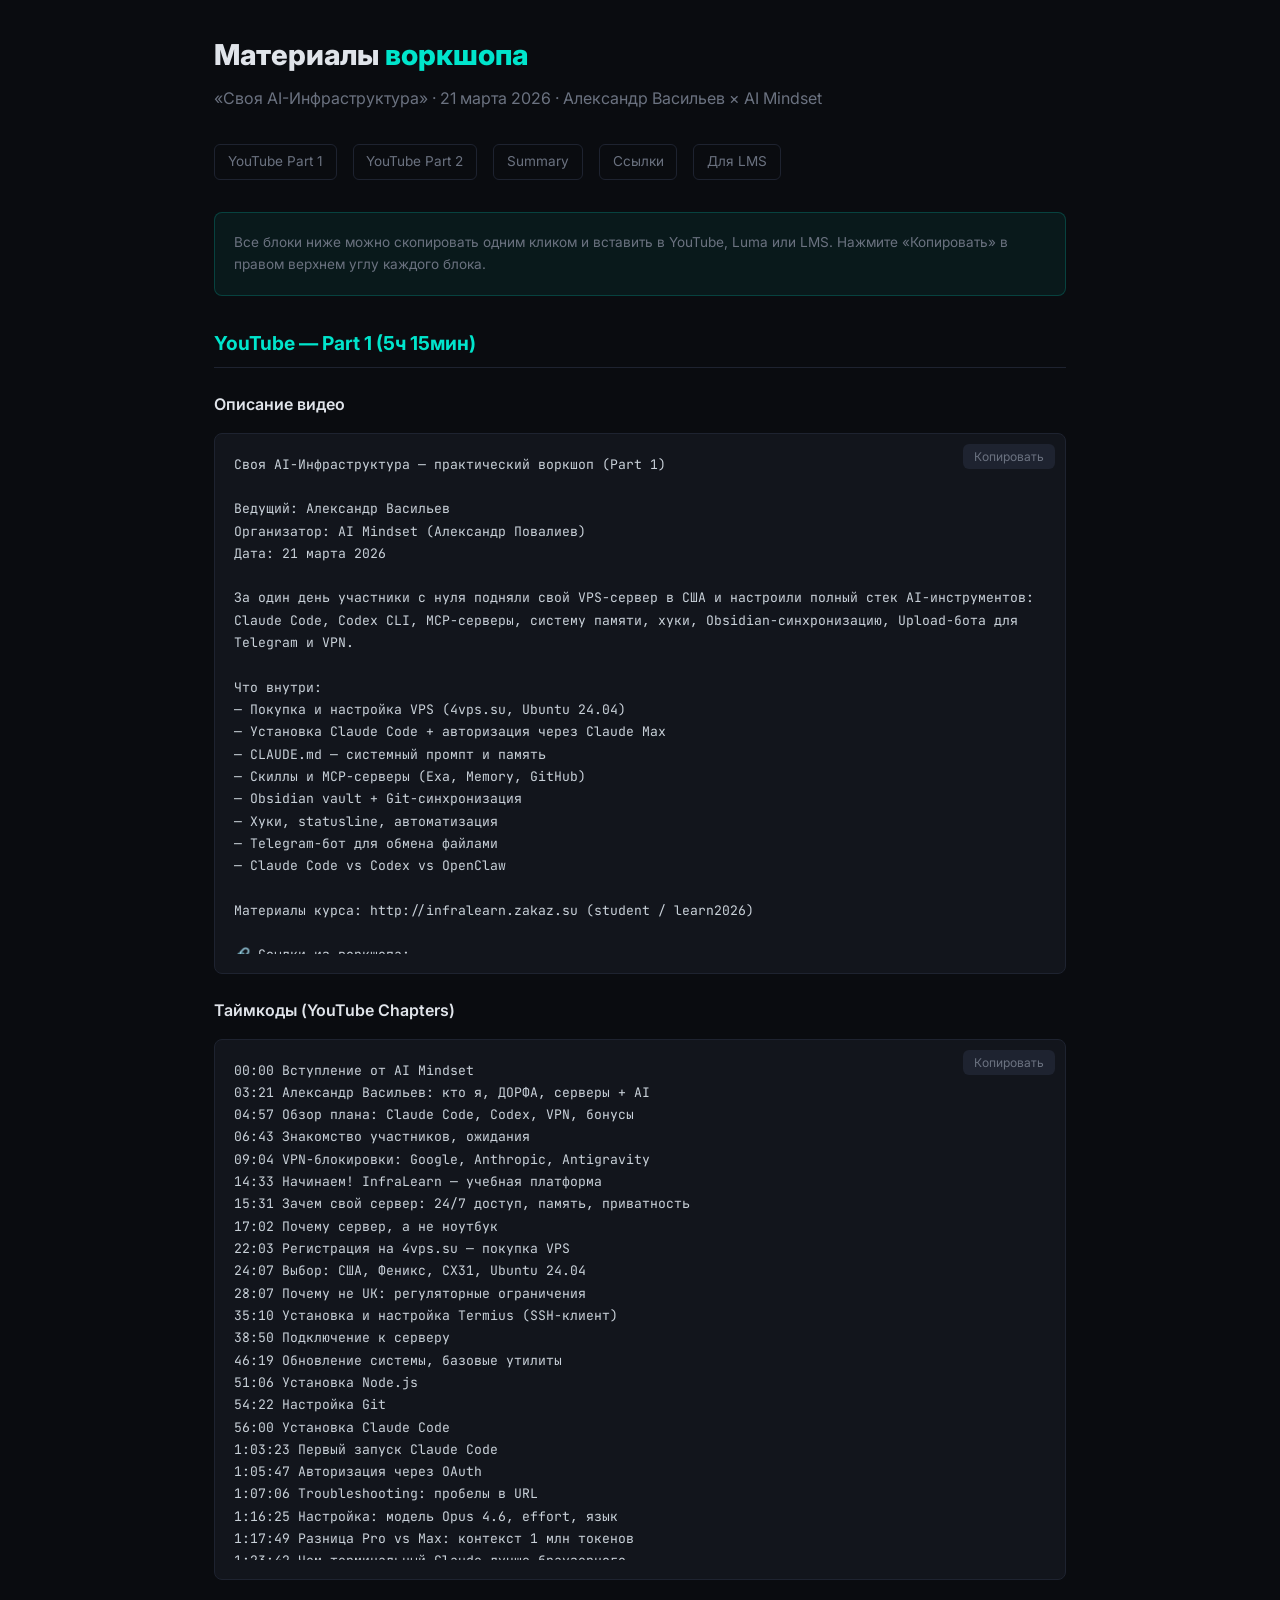
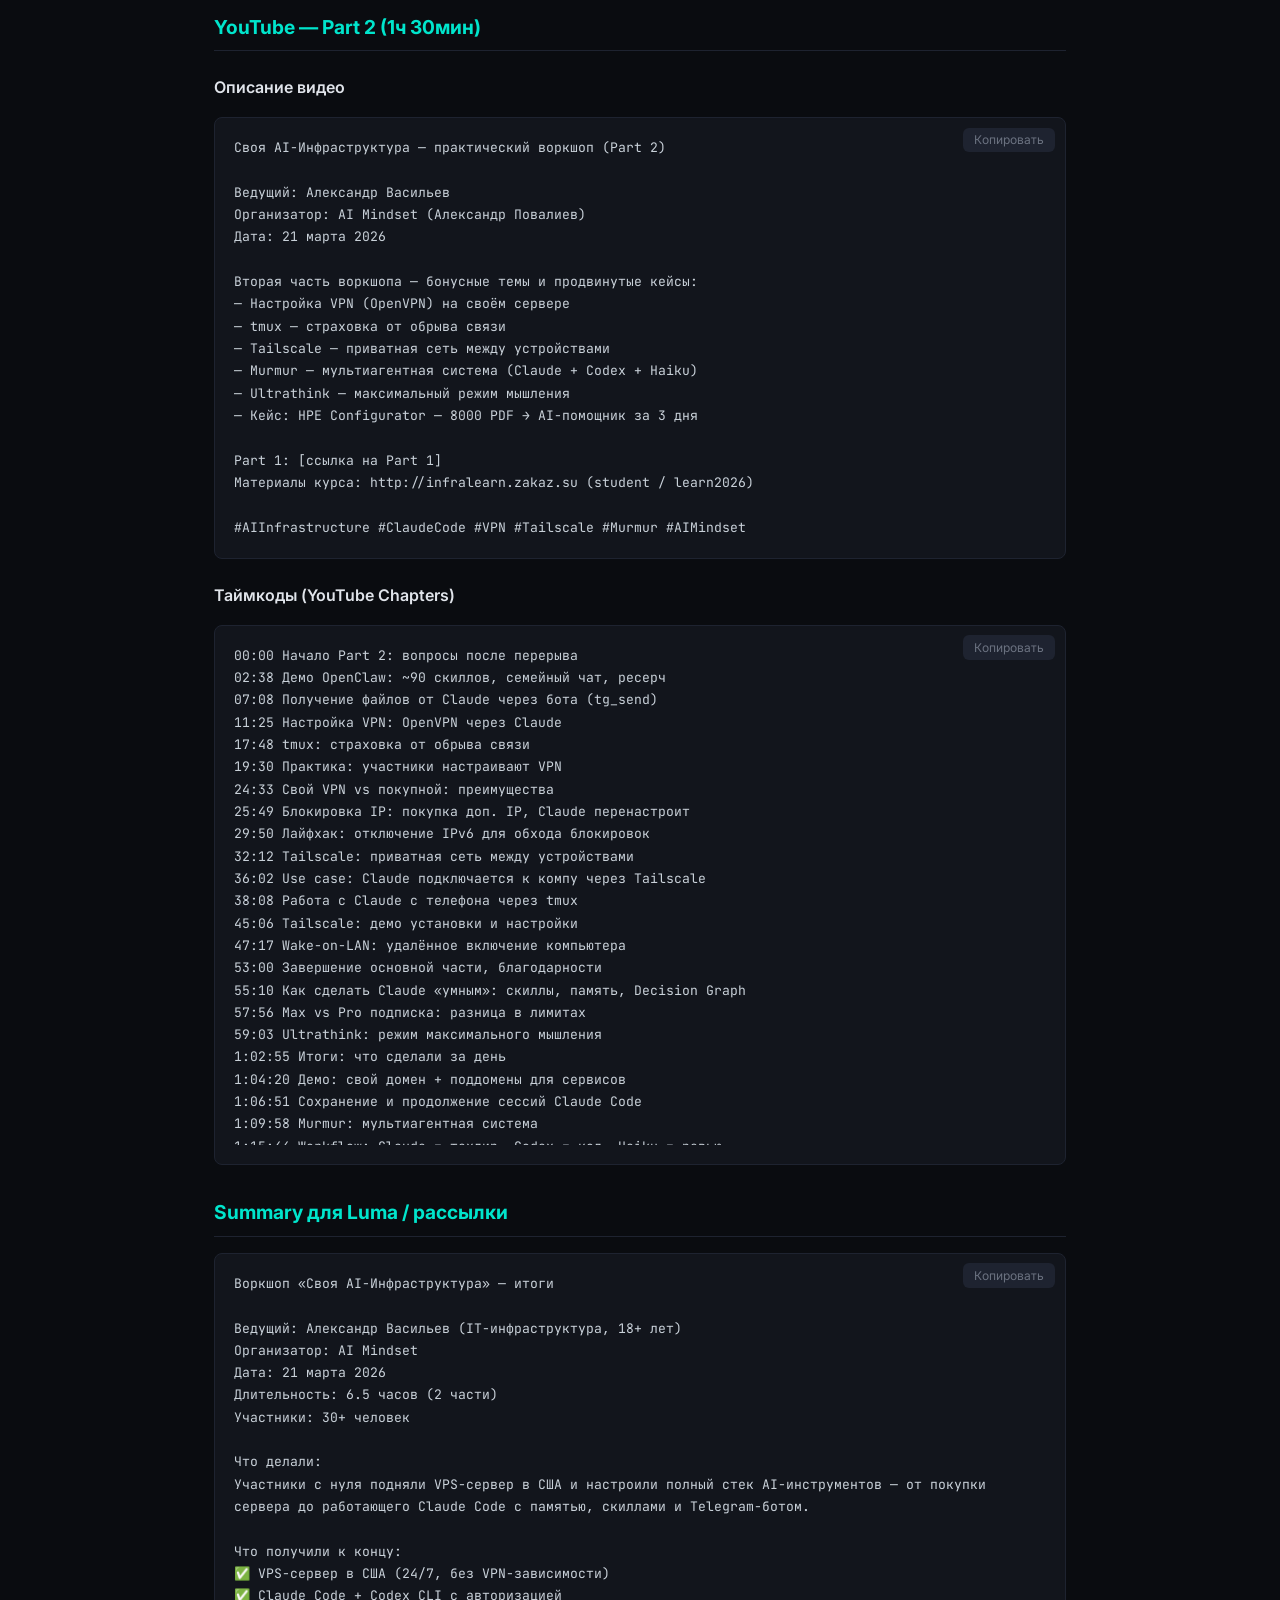
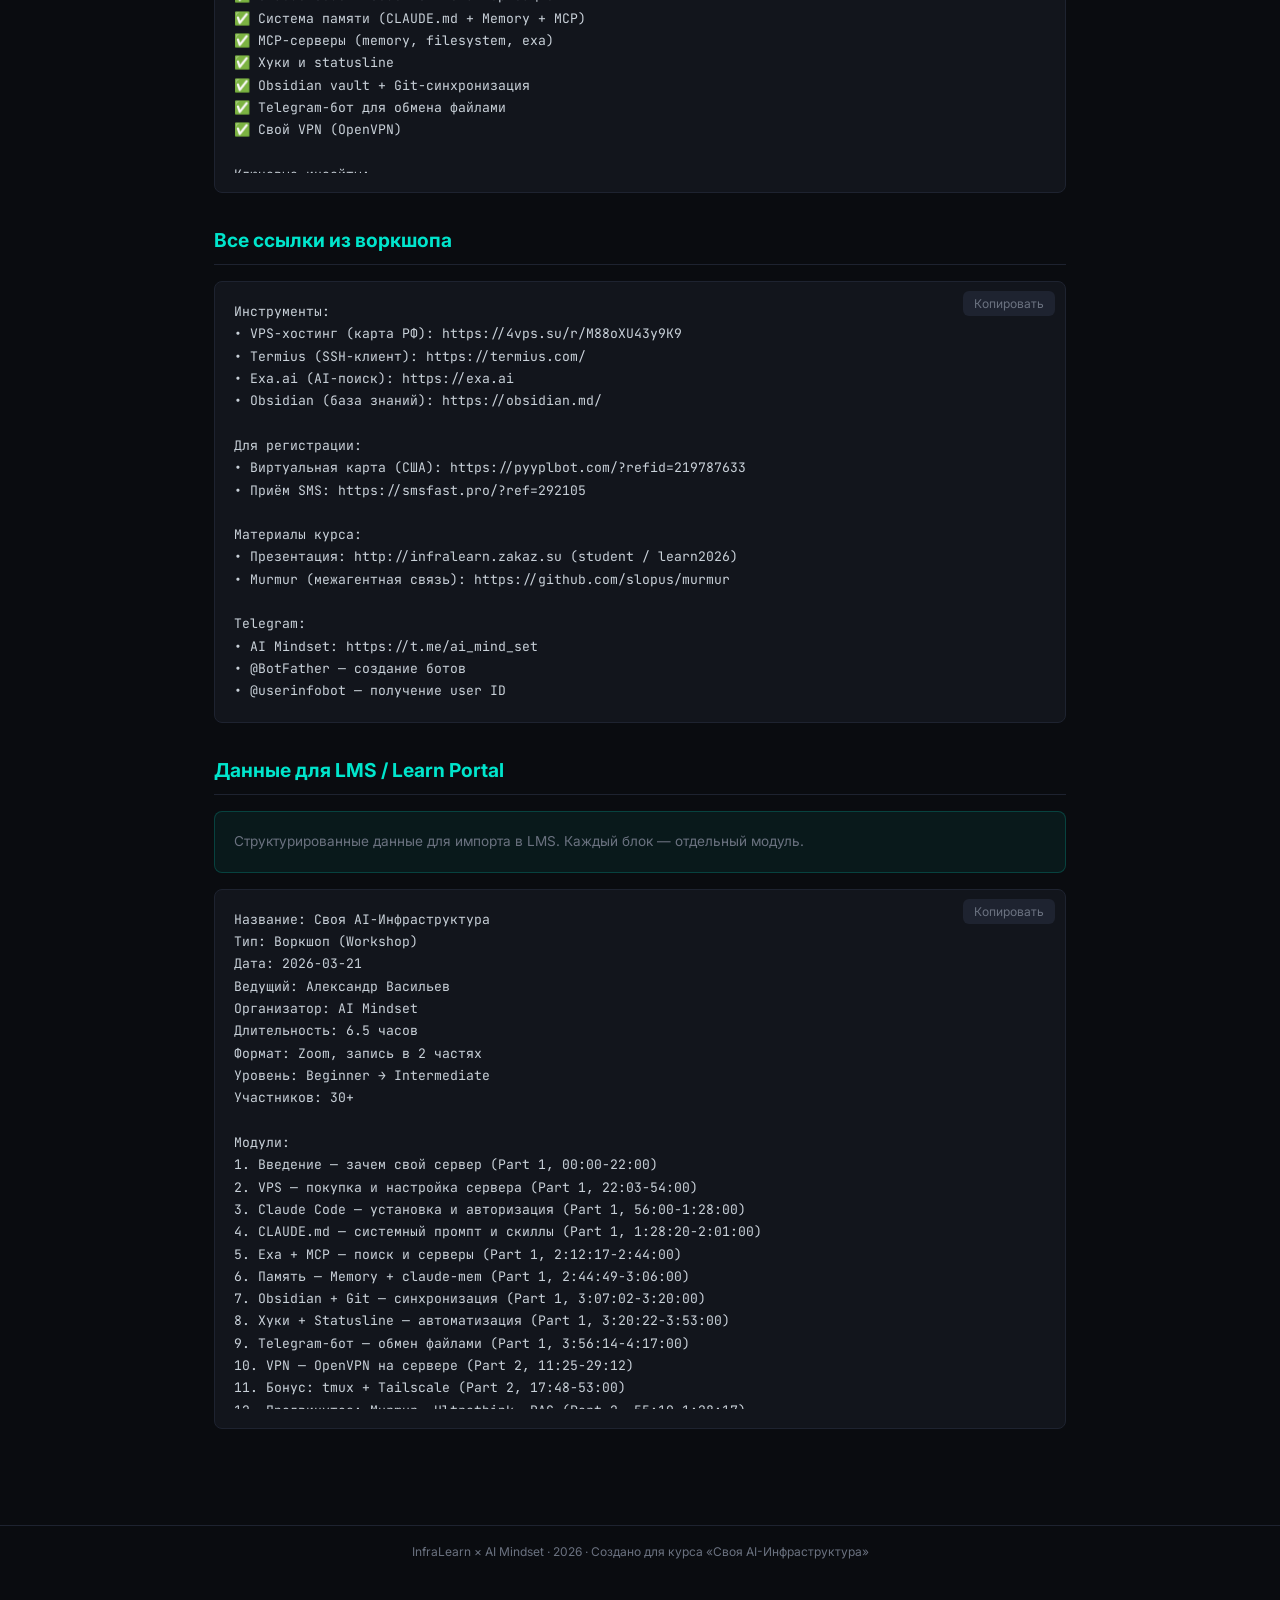
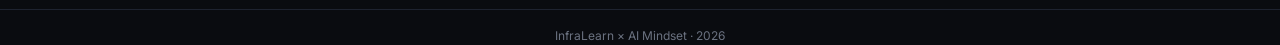
==== site/materials.html @ 020065bd "Add materials.html — YouTube descriptions, timestamps, summary for AI Mindset team" ====
<!DOCTYPE html>
<html lang="ru">
<head>
  <meta charset="UTF-8">
  <meta name="viewport" content="width=device-width, initial-scale=1.0">
  <title>Материалы воркшопа — AI Mindset</title>
  <style>
    @import url('https://fonts.googleapis.com/css2?family=Inter:wght@400;500;600;700;800&family=JetBrains+Mono:wght@400;500&display=swap');
    *, *::before, *::after { box-sizing: border-box; margin: 0; padding: 0; }
    :root {
      --bg: #0a0c10; --card: #12151c; --border: #1e2330;
      --text: #e0e4ea; --muted: #6b7280; --cyan: #00e5cc;
      --font: 'Inter', sans-serif; --mono: 'JetBrains Mono', monospace;
    }
    body { font-family: var(--font); background: var(--bg); color: var(--text); line-height: 1.6; }
    .container { max-width: 900px; margin: 0 auto; padding: 2rem 1.5rem; }
    h1 { font-size: 1.8rem; font-weight: 800; margin-bottom: 0.5rem; }
    h1 span { color: var(--cyan); }
    .subtitle { color: var(--muted); margin-bottom: 2rem; }
    h2 { font-size: 1.2rem; font-weight: 700; color: var(--cyan); margin: 2rem 0 0.8rem; padding-bottom: 0.5rem; border-bottom: 1px solid var(--border); }
    h3 { font-size: 1rem; font-weight: 600; margin: 1.5rem 0 0.5rem; color: var(--text); }
    p { margin-bottom: 0.8rem; }
    .card {
      background: var(--card); border: 1px solid var(--border);
      border-radius: 8px; padding: 1.2rem; margin: 1rem 0;
      position: relative;
    }
    .copy-btn {
      position: absolute; top: 0.6rem; right: 0.6rem;
      background: var(--border); border: none; color: var(--muted);
      padding: 0.3rem 0.7rem; border-radius: 6px; font-size: 0.75rem;
      font-family: var(--font); cursor: pointer; transition: all 0.2s;
    }
    .copy-btn:hover { background: var(--cyan); color: var(--bg); }
    .copy-btn.copied { background: #22c55e; color: #fff; }
    pre {
      font-family: var(--mono); font-size: 0.82rem; line-height: 1.7;
      white-space: pre-wrap; word-wrap: break-word; color: #c9d1d9;
      max-height: 500px; overflow-y: auto;
    }
    .info { background: rgba(0,229,204,0.06); border-color: rgba(0,229,204,0.2); }
    .info p { color: var(--muted); margin: 0; font-size: 0.85rem; }
    .tag { display: inline-block; background: rgba(0,229,204,0.1); color: var(--cyan); padding: 0.15rem 0.5rem; border-radius: 4px; font-size: 0.75rem; font-weight: 500; margin-right: 0.3rem; }
    a { color: var(--cyan); }
    .nav { display: flex; gap: 1rem; flex-wrap: wrap; margin-bottom: 2rem; }
    .nav a { color: var(--muted); text-decoration: none; font-size: 0.85rem; padding: 0.4rem 0.8rem; border: 1px solid var(--border); border-radius: 6px; transition: all 0.2s; }
    .nav a:hover { color: var(--cyan); border-color: var(--cyan); }
    footer { text-align: center; color: var(--muted); font-size: 0.75rem; margin-top: 3rem; padding-top: 1rem; border-top: 1px solid var(--border); }
  </style>
</head>
<body>
<div class="container">

<h1>Материалы <span>воркшопа</span></h1>
<p class="subtitle">«Своя AI-Инфраструктура» · 21 марта 2026 · Александр Васильев × AI Mindset</p>

<div class="nav">
  <a href="#yt-part1">YouTube Part 1</a>
  <a href="#yt-part2">YouTube Part 2</a>
  <a href="#summary">Summary</a>
  <a href="#links">Ссылки</a>
  <a href="#lms">Для LMS</a>
</div>

<div class="card info">
  <p>Все блоки ниже можно скопировать одним кликом и вставить в YouTube, Luma или LMS. Нажмите «Копировать» в правом верхнем углу каждого блока.</p>
</div>

<!-- ========== YOUTUBE PART 1 ========== -->
<h2 id="yt-part1">YouTube — Part 1 (5ч 15мин)</h2>

<h3>Описание видео</h3>
<div class="card">
  <button class="copy-btn" onclick="copyCard(this)">Копировать</button>
<pre>Своя AI-Инфраструктура — практический воркшоп (Part 1)

Ведущий: Александр Васильев
Организатор: AI Mindset (Александр Повалиев)
Дата: 21 марта 2026

За один день участники с нуля подняли свой VPS-сервер в США и настроили полный стек AI-инструментов: Claude Code, Codex CLI, MCP-серверы, систему памяти, хуки, Obsidian-синхронизацию, Upload-бота для Telegram и VPN.

Что внутри:
— Покупка и настройка VPS (4vps.su, Ubuntu 24.04)
— Установка Claude Code + авторизация через Claude Max
— CLAUDE.md — системный промпт и память
— Скиллы и MCP-серверы (Exa, Memory, GitHub)
— Obsidian vault + Git-синхронизация
— Хуки, statusline, автоматизация
— Telegram-бот для обмена файлами
— Claude Code vs Codex vs OpenClaw

Материалы курса: http://infralearn.zakaz.su (student / learn2026)

🔗 Ссылки из воркшопа:
• VPS: https://4vps.su/r/M88oXU43y9K9
• Termius: https://termius.com/
• Exa.ai: https://exa.ai
• Obsidian: https://obsidian.md/
• Виртуальная карта: https://pyyplbot.com/?refid=219787633
• SMS: https://smsfast.pro/?ref=292105
• AI Mindset: https://t.me/ai_mind_set

#AIInfrastructure #ClaudeCode #CodexCLI #VPS #AI #МастерКласс #AIMindset</pre>
</div>

<h3>Таймкоды (YouTube Chapters)</h3>
<div class="card">
  <button class="copy-btn" onclick="copyCard(this)">Копировать</button>
<pre>00:00 Вступление от AI Mindset
03:21 Александр Васильев: кто я, ДОРФА, серверы + AI
04:57 Обзор плана: Claude Code, Codex, VPN, бонусы
06:43 Знакомство участников, ожидания
09:04 VPN-блокировки: Google, Anthropic, Antigravity
14:33 Начинаем! InfraLearn — учебная платформа
15:31 Зачем свой сервер: 24/7 доступ, память, приватность
17:02 Почему сервер, а не ноутбук
22:03 Регистрация на 4vps.su — покупка VPS
24:07 Выбор: США, Феникс, CX31, Ubuntu 24.04
28:07 Почему не UK: регуляторные ограничения
35:10 Установка и настройка Termius (SSH-клиент)
38:50 Подключение к серверу
46:19 Обновление системы, базовые утилиты
51:06 Установка Node.js
54:22 Настройка Git
56:00 Установка Claude Code
1:03:23 Первый запуск Claude Code
1:05:47 Авторизация через OAuth
1:07:06 Troubleshooting: пробелы в URL
1:16:25 Настройка: модель Opus 4.6, effort, язык
1:17:49 Разница Pro vs Max: контекст 1 млн токенов
1:23:42 Чем терминальный Claude лучше браузерного
1:28:20 CLAUDE.md — системный промпт
1:34:07 Лайфхак: перенос контекста из браузерного Claude
1:36:05 Философия: Claude = крутой сотрудник
1:46:08 Перерыв ~20 минут
2:01:18 Продолжение: SFTP, файлы на сервере
2:05:04 Upload2Server бот: файлы через Telegram
2:07:34 Демо: /jarvis-start — инициализация с памятью
2:10:03 Разница между хуками и скиллами
2:12:17 Установка скиллов: hello, code-review, exa-research
2:15:31 Exa.ai — агентский поиск для Claude
2:27:47 Alias: cc = cd /opt/workspace && claude
2:33:32 Exa нашёл: вчера вышли Claude Code Channels!
2:44:49 Настройка памяти: Memory + claude-mem MCP
2:49:48 Как работает автоматическое запоминание
2:50:28 Демо: Claude вспоминает решения 2-нед. давности
2:52:59 GitHub: Personal Access Token
2:55:06 138 сессий-чекпоинтов — можно вернуться в любую
3:02:05 Почему не Cursor: привязка к инфраструктуре
3:06:20 MCP серверы: GitHub, exa, memory
3:07:02 Obsidian vault на сервере + Git sync
3:08:24 Плагин Obsidian Git
3:16:32 Obsidian vault как файлы для Claude
3:20:22 Statusline — информационная строка
3:27:25 Хуки: session-start, session-end
3:32:49 Зачем хуки не-программистам
3:53:42 Работа со скриншотами: SFTP drag&drop
3:56:14 Telegram-бот для обмена файлами
4:00:34 Obsidian: 2000 документов, граф связей
4:05:00 Создание бота через BotFather
4:12:29 Бот работает! Файлы туда и обратно
4:44:49 Переход к VPN и финалу
4:48:17 Цель — не бояться терминала
4:49:28 Бэкапы: 4vps + GitHub
4:57:09 Claude Code vs Codex: CTO vs инженер
5:01:04 Claude Code vs OpenClaw: интерактив vs агентность</pre>
</div>

<!-- ========== YOUTUBE PART 2 ========== -->
<h2 id="yt-part2">YouTube — Part 2 (1ч 30мин)</h2>

<h3>Описание видео</h3>
<div class="card">
  <button class="copy-btn" onclick="copyCard(this)">Копировать</button>
<pre>Своя AI-Инфраструктура — практический воркшоп (Part 2)

Ведущий: Александр Васильев
Организатор: AI Mindset (Александр Повалиев)
Дата: 21 марта 2026

Вторая часть воркшопа — бонусные темы и продвинутые кейсы:
— Настройка VPN (OpenVPN) на своём сервере
— tmux — страховка от обрыва связи
— Tailscale — приватная сеть между устройствами
— Murmur — мультиагентная система (Claude + Codex + Haiku)
— Ultrathink — максимальный режим мышления
— Кейс: HPE Configurator — 8000 PDF → AI-помощник за 3 дня

Part 1: [ссылка на Part 1]
Материалы курса: http://infralearn.zakaz.su (student / learn2026)

#AIInfrastructure #ClaudeCode #VPN #Tailscale #Murmur #AIMindset</pre>
</div>

<h3>Таймкоды (YouTube Chapters)</h3>
<div class="card">
  <button class="copy-btn" onclick="copyCard(this)">Копировать</button>
<pre>00:00 Начало Part 2: вопросы после перерыва
02:38 Демо OpenClaw: ~90 скиллов, семейный чат, ресерч
07:08 Получение файлов от Claude через бота (tg_send)
11:25 Настройка VPN: OpenVPN через Claude
17:48 tmux: страховка от обрыва связи
19:30 Практика: участники настраивают VPN
24:33 Свой VPN vs покупной: преимущества
25:49 Блокировка IP: покупка доп. IP, Claude перенастроит
29:50 Лайфхак: отключение IPv6 для обхода блокировок
32:12 Tailscale: приватная сеть между устройствами
36:02 Use case: Claude подключается к компу через Tailscale
38:08 Работа с Claude с телефона через tmux
45:06 Tailscale: демо установки и настройки
47:17 Wake-on-LAN: удалённое включение компьютера
53:00 Завершение основной части, благодарности
55:10 Как сделать Claude «умным»: скиллы, память, Decision Graph
57:56 Max vs Pro подписка: разница в лимитах
59:03 Ultrathink: режим максимального мышления
1:02:55 Итоги: что сделали за день
1:04:20 Демо: свой домен + поддомены для сервисов
1:06:51 Сохранение и продолжение сессий Claude Code
1:09:58 Murmur: мультиагентная система
1:15:44 Workflow: Claude = техдир, Codex = код, Haiku = ревью
1:20:06 RAG: работа с большим количеством файлов
1:21:04 Кейс: HPE Configurator — 8000 PDF → AI за 3 дня
1:26:22 Золотое правило: Exa Search перед каждой задачей
1:28:17 Прощание</pre>
</div>

<!-- ========== SUMMARY ========== -->
<h2 id="summary">Summary для Luma / рассылки</h2>

<div class="card">
  <button class="copy-btn" onclick="copyCard(this)">Копировать</button>
<pre>Воркшоп «Своя AI-Инфраструктура» — итоги

Ведущий: Александр Васильев (IT-инфраструктура, 18+ лет)
Организатор: AI Mindset
Дата: 21 марта 2026
Длительность: 6.5 часов (2 части)
Участники: 30+ человек

Что делали:
Участники с нуля подняли VPS-сервер в США и настроили полный стек AI-инструментов — от покупки сервера до работающего Claude Code с памятью, скиллами и Telegram-ботом.

Что получили к концу:
✅ VPS-сервер в США (24/7, без VPN-зависимости)
✅ Claude Code + Codex CLI с авторизацией
✅ Система памяти (CLAUDE.md + Memory + MCP)
✅ MCP-серверы (memory, filesystem, exa)
✅ Хуки и statusline
✅ Obsidian vault + Git-синхронизация
✅ Telegram-бот для обмена файлами
✅ Свой VPN (OpenVPN)

Ключевые инсайты:
• Три слоя памяти Claude Code — каждая сессия начинается с полным контекстом
• Claude Code в терминале мощнее браузерного — скиллы, MCP, граф решений
• Claude Code = CTO (архитектура), Codex = инженер (код) — идеальная пара
• Свой VPN решает проблему блокировок полностью
• Exa Search — золотое правило: всегда ресерч перед задачей

Отзывы:
«Пачка артефактов на руках! За день успели на 2 недели работы» — Александр К.
«Переворот сознания в работе с ИИ» — k_i
«Я уже поставила Claude, Codex, прокси и VPN на роутер!» — Ирина М.
«Обучение достойное, ведущий супер!» — Aleksandr M.

Материалы: http://infralearn.zakaz.su (student / learn2026)
Запись: [ссылки на YouTube]</pre>
</div>

<!-- ========== LINKS ========== -->
<h2 id="links">Все ссылки из воркшопа</h2>

<div class="card">
  <button class="copy-btn" onclick="copyCard(this)">Копировать</button>
<pre>Инструменты:
• VPS-хостинг (карта РФ): https://4vps.su/r/M88oXU43y9K9
• Termius (SSH-клиент): https://termius.com/
• Exa.ai (AI-поиск): https://exa.ai
• Obsidian (база знаний): https://obsidian.md/

Для регистрации:
• Виртуальная карта (США): https://pyyplbot.com/?refid=219787633
• Приём SMS: https://smsfast.pro/?ref=292105

Материалы курса:
• Презентация: http://infralearn.zakaz.su (student / learn2026)
• Murmur (межагентная связь): https://github.com/slopus/murmur

Telegram:
• AI Mindset: https://t.me/ai_mind_set
• @BotFather — создание ботов
• @userinfobot — получение user ID</pre>
</div>

<!-- ========== LMS ========== -->
<h2 id="lms">Данные для LMS / Learn Portal</h2>

<div class="card info" style="margin-bottom: 1rem;">
  <p>Структурированные данные для импорта в LMS. Каждый блок — отдельный модуль.</p>
</div>

<div class="card">
  <button class="copy-btn" onclick="copyCard(this)">Копировать</button>
<pre>Название: Своя AI-Инфраструктура
Тип: Воркшоп (Workshop)
Дата: 2026-03-21
Ведущий: Александр Васильев
Организатор: AI Mindset
Длительность: 6.5 часов
Формат: Zoom, запись в 2 частях
Уровень: Beginner → Intermediate
Участников: 30+

Модули:
1. Введение — зачем свой сервер (Part 1, 00:00-22:00)
2. VPS — покупка и настройка сервера (Part 1, 22:03-54:00)
3. Claude Code — установка и авторизация (Part 1, 56:00-1:28:00)
4. CLAUDE.md — системный промпт и скиллы (Part 1, 1:28:20-2:01:00)
5. Exa + MCP — поиск и серверы (Part 1, 2:12:17-2:44:00)
6. Память — Memory + claude-mem (Part 1, 2:44:49-3:06:00)
7. Obsidian + Git — синхронизация (Part 1, 3:07:02-3:20:00)
8. Хуки + Statusline — автоматизация (Part 1, 3:20:22-3:53:00)
9. Telegram-бот — обмен файлами (Part 1, 3:56:14-4:17:00)
10. VPN — OpenVPN на сервере (Part 2, 11:25-29:12)
11. Бонус: tmux + Tailscale (Part 2, 17:48-53:00)
12. Продвинутое: Murmur, Ultrathink, RAG (Part 2, 55:10-1:28:17)

Пререквизиты:
- Подписка Claude Max или Pro
- Подписка ChatGPT Plus (для Codex, опционально)
- Карта для оплаты VPS (~1540 руб/мес)

Результат обучения:
Участник получает работающий VPS-сервер с полным стеком AI-инструментов: Claude Code, Codex CLI, MCP-серверы, система памяти, Obsidian, Telegram-бот, VPN.

Теги: VPS, Claude Code, Codex CLI, MCP, Obsidian, Telegram, VPN, AI, Infrastructure</pre>
</div>

</div>

<footer>
  InfraLearn × AI Mindset · 2026 · Создано для курса «Своя AI-Инфраструктура»
</footer>

<script>
function copyCard(btn) {
  const pre = btn.parentElement.querySelector('pre');
  if (!pre) return;
  navigator.clipboard.writeText(pre.textContent).then(() => {
    btn.textContent = 'Скопировано!';
    btn.classList.add('copied');
    setTimeout(() => { btn.textContent = 'Копировать'; btn.classList.remove('copied'); }, 2000);
  });
}
</script>
</body>
</html>
</pre>
</div>
</div>

<footer>
  InfraLearn × AI Mindset · 2026
</footer>

<script>
function copyCard(btn) {
  const pre = btn.parentElement.querySelector('pre');
  if (!pre) return;
  navigator.clipboard.writeText(pre.textContent).then(() => {
    btn.textContent = 'Скопировано!';
    btn.classList.add('copied');
    setTimeout(() => { btn.textContent = 'Копировать'; btn.classList.remove('copied'); }, 2000);
  });
}
</script>
</body>
</html>
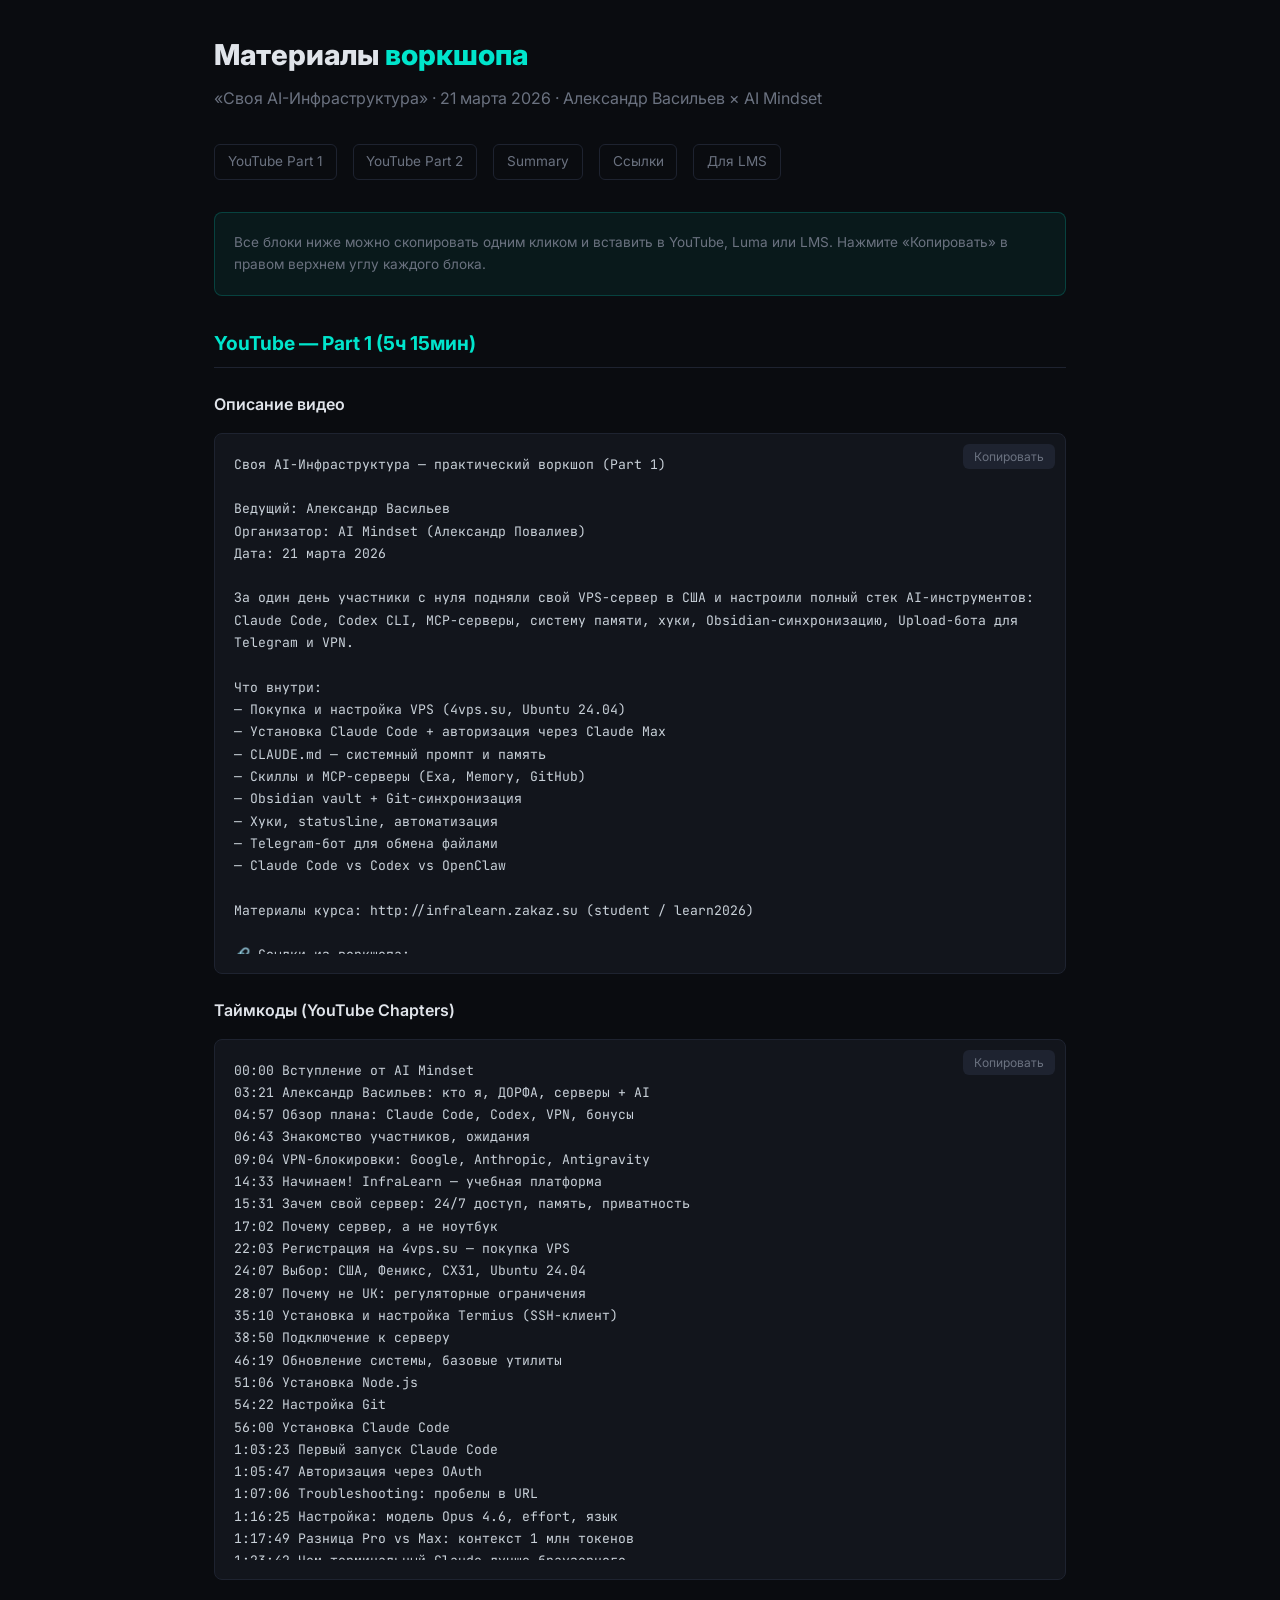
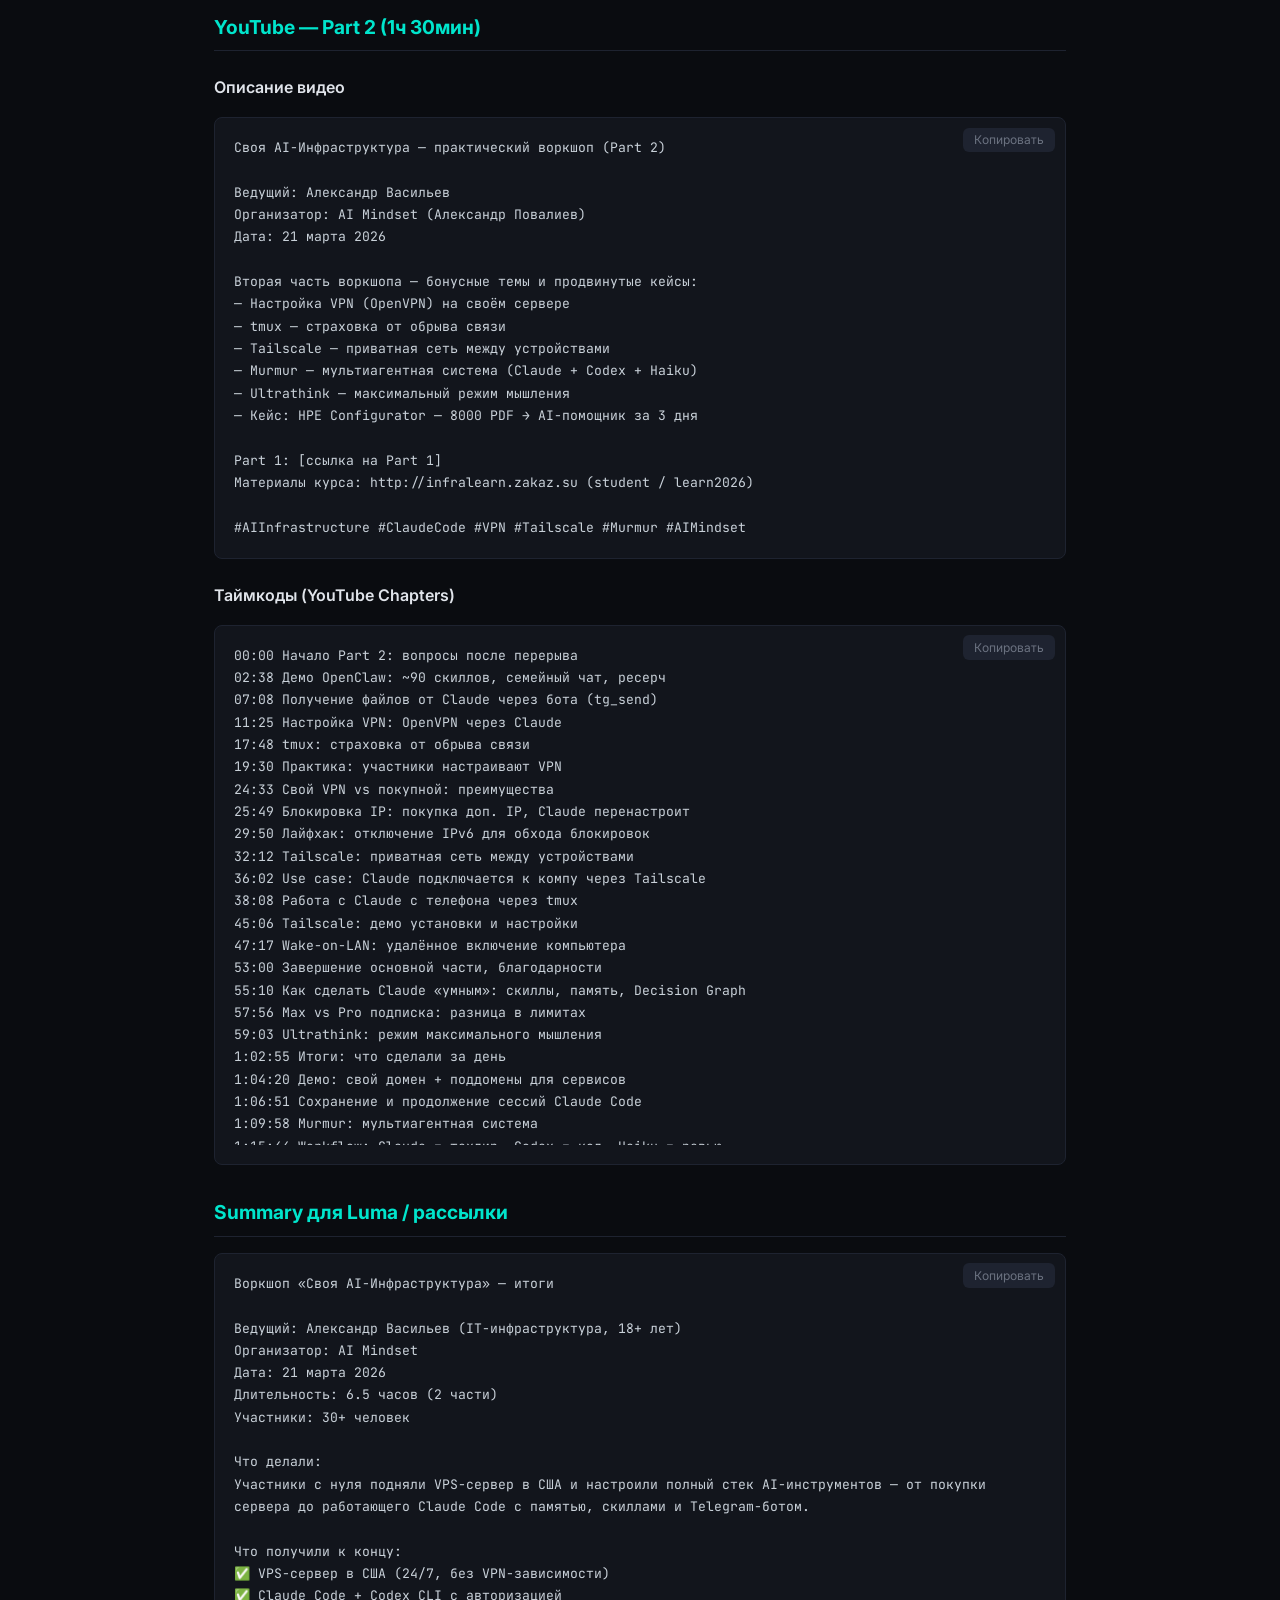
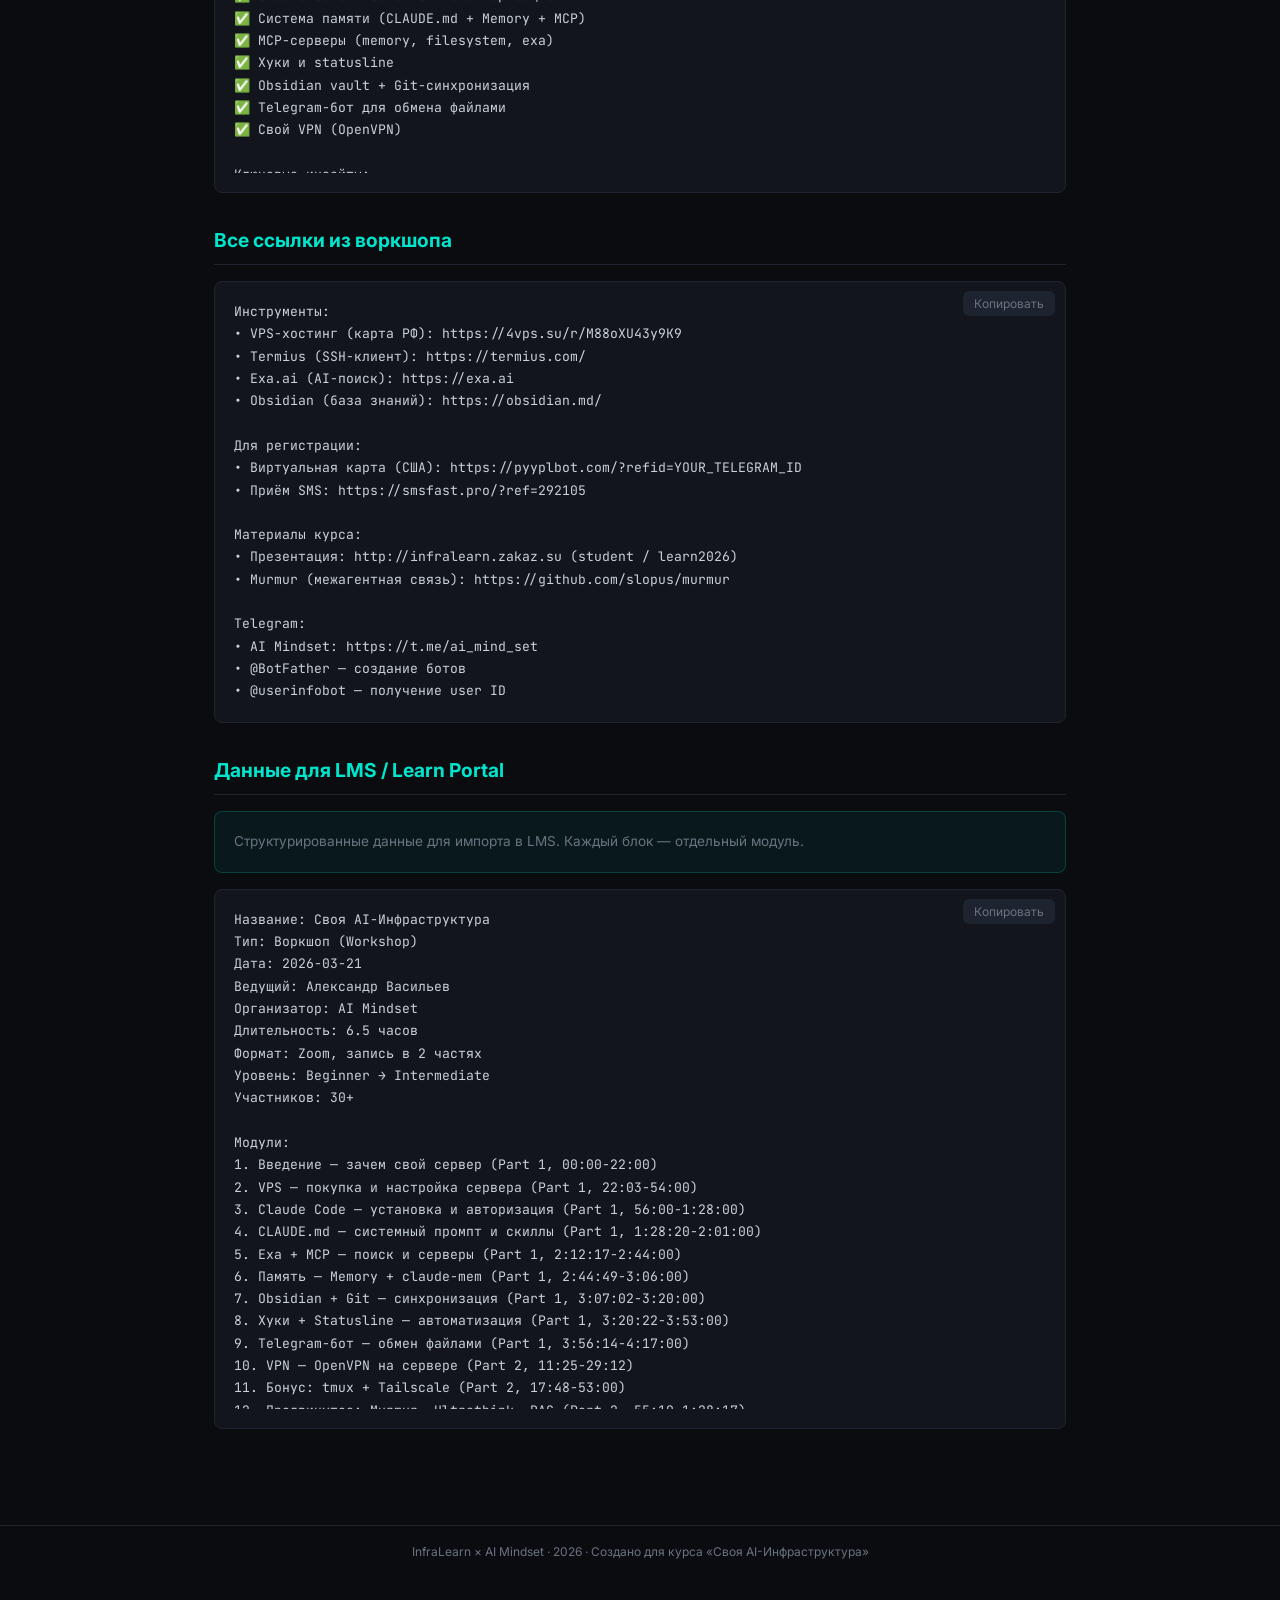
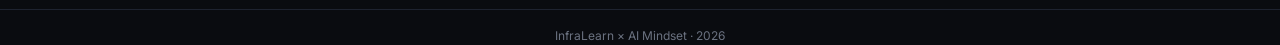
==== commit 6e58629c: "security: remove Telegram ID from referral links, sanitize cron paths, add .gitignore" ====
--- a/site/materials.html
+++ b/site/materials.html
@@ -97,7 +97,7 @@
 • Termius: https://termius.com/
 • Exa.ai: https://exa.ai
 • Obsidian: https://obsidian.md/
-• Виртуальная карта: https://pyyplbot.com/?refid=219787633
+• Виртуальная карта: https://pyyplbot.com/?refid=YOUR_TELEGRAM_ID
 • SMS: https://smsfast.pro/?ref=292105
 • AI Mindset: https://t.me/ai_mind_set
 
@@ -280,7 +280,7 @@
 • Obsidian (база знаний): https://obsidian.md/
 
 Для регистрации:
-• Виртуальная карта (США): https://pyyplbot.com/?refid=219787633
+• Виртуальная карта (США): https://pyyplbot.com/?refid=YOUR_TELEGRAM_ID
 • Приём SMS: https://smsfast.pro/?ref=292105
 
 Материалы курса:
